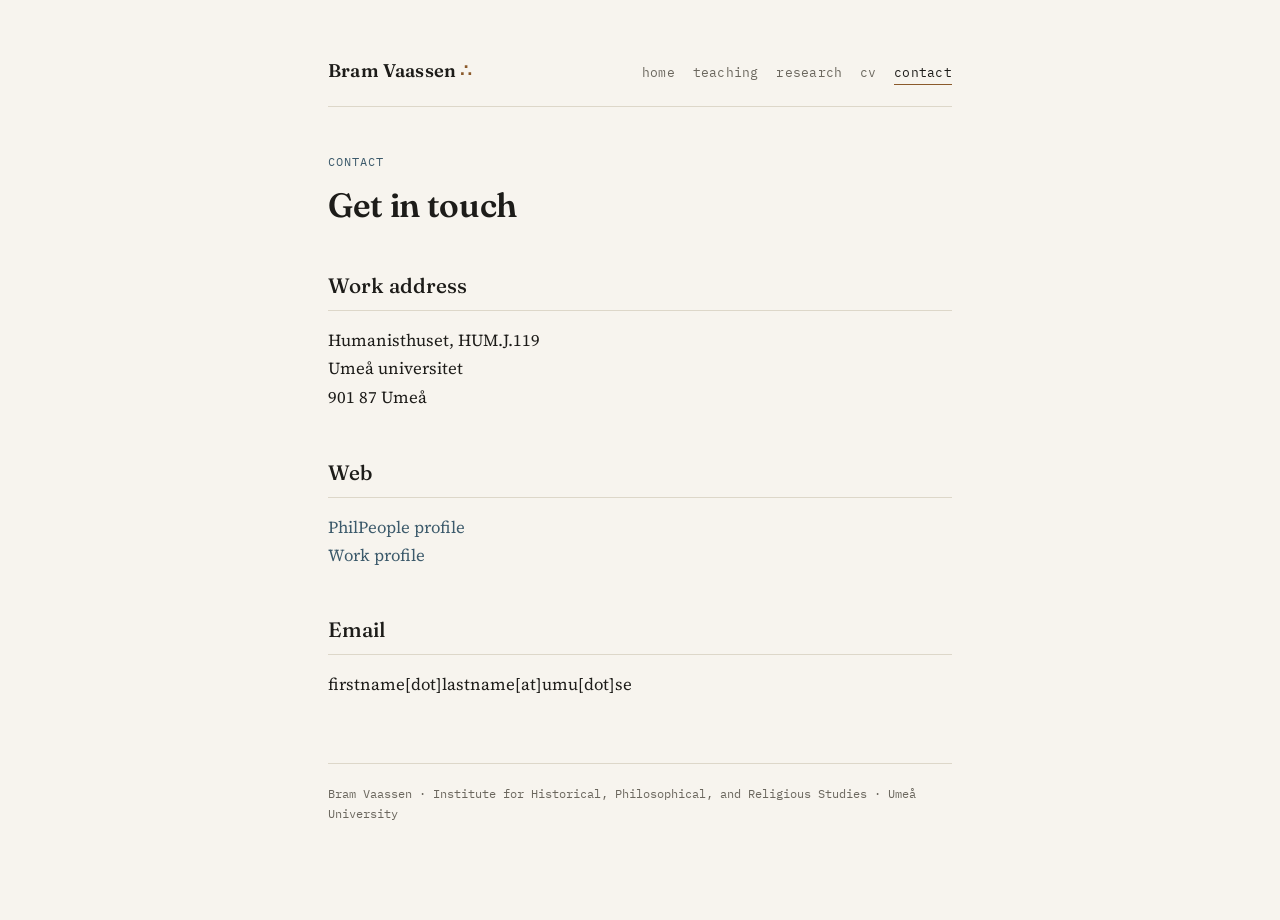
==== contact.html @ 1f12b53e "Add files via upload" ====
<!DOCTYPE html>
<html lang="en">
<head>
<meta charset="UTF-8">
<meta name="viewport" content="width=device-width, initial-scale=1">
<title>Contact | Bram Vaassen</title>
<link rel="stylesheet" href="styles.css">
</head>
<body>
<div class="wrap">
  <header class="site">
    <div class="mark"><a href="index.html">Bram Vaassen <span class="sym">∴</span></a></div>
    <nav class="site" aria-label="Primary">
      <a href="index.html">Home</a>
      <a href="teaching.html">Teaching</a>
      <a href="research.html">Research</a>
      <a href="cv.pdf">CV</a>
      <a href="contact.html" aria-current="page">Contact</a>
    </nav>
  </header>

  <main>
    <div class="eyebrow">Contact</div>
    <h1>Get in touch</h1>

    <h2>Work address</h2>
    <address class="addr">
      Humanisthuset, HUM.J.119<br>
      Umeå universitet<br>
      901 87 Umeå
    </address>

    <h2>Web</h2>
    <p><a href="https://philpeople.org/profiles/bram-vaassen">PhilPeople profile</a><br>
    <a href="https://www.umu.se/en/staff/bram-vaassen/">Work profile</a></p>

    <h2>Email</h2>
    <p>firstname[dot]lastname[at]umu[dot]se</p>
  </main>

  <footer class="site">
    Bram Vaassen · Institute for Historical, Philosophical, and Religious Studies · Umeå University
  </footer>
</div>
</body>
</html>
---- styles.css ----
@import url('https://fonts.googleapis.com/css2?family=Fraunces:opsz,wght@9..144,400;9..144,500;9..144,600&family=Source+Serif+4:ital,wght@0,400;0,600;1,400&family=IBM+Plex+Mono:wght@400;500&display=swap');

:root {
  --paper: #f7f4ee;
  --ink: #1d1c19;
  --ink-muted: #6b675e;
  --rule: #ddd7c9;
  --accent: #3c5a6b;
  --accent-warm: #8b5a2b;
  --measure: 42rem;
}

* { box-sizing: border-box; }

html { scroll-behavior: smooth; }

body {
  margin: 0;
  background: var(--paper);
  color: var(--ink);
  font-family: 'Source Serif 4', Georgia, serif;
  font-size: 1.05rem;
  line-height: 1.65;
  -webkit-font-smoothing: antialiased;
}

a {
  color: var(--accent);
  text-decoration: none;
  border-bottom: 1px solid transparent;
  transition: border-color 0.15s ease;
}
a:hover, a:focus-visible { border-bottom-color: var(--accent); }
a:focus-visible { outline: 2px solid var(--accent); outline-offset: 2px; }

.wrap {
  max-width: var(--measure);
  margin: 0 auto;
  padding: 3.5rem 1.5rem 6rem;
}

header.site {
  display: flex;
  justify-content: space-between;
  align-items: baseline;
  flex-wrap: wrap;
  gap: 0.5rem 1.5rem;
  padding-bottom: 1.25rem;
  margin-bottom: 2.75rem;
  border-bottom: 1px solid var(--rule);
}

header.site .mark {
  font-family: 'Fraunces', serif;
  font-weight: 600;
  font-size: 1.15rem;
  letter-spacing: 0.01em;
}
header.site .mark a { color: var(--ink); border-bottom: none; }
header.site .mark .sym { color: var(--accent-warm); }

nav.site {
  display: flex;
  gap: 1.1rem;
  font-family: 'IBM Plex Mono', monospace;
  font-size: 0.82rem;
  text-transform: lowercase;
  letter-spacing: 0.02em;
}
nav.site a { color: var(--ink-muted); }
nav.site a[aria-current="page"] { color: var(--ink); border-bottom-color: var(--accent-warm); }

h1 {
  font-family: 'Fraunces', serif;
  font-weight: 600;
  font-size: 2.1rem;
  line-height: 1.15;
  margin: 0 0 0.35rem;
  letter-spacing: -0.01em;
}

h2 {
  font-family: 'Fraunces', serif;
  font-weight: 500;
  font-size: 1.3rem;
  margin: 2.75rem 0 1rem;
  padding-bottom: 0.4rem;
  border-bottom: 1px solid var(--rule);
}

h3 {
  font-family: 'Fraunces', serif;
  font-weight: 500;
  font-size: 1.05rem;
  margin: 0 0 0.15rem;
}

p { margin: 0 0 1.1rem; }

.eyebrow {
  font-family: 'IBM Plex Mono', monospace;
  font-size: 0.78rem;
  color: var(--accent);
  text-transform: uppercase;
  letter-spacing: 0.08em;
  margin-bottom: 0.9rem;
}

.lede {
  font-size: 1.12rem;
  color: var(--ink);
}

.intro {
  display: grid;
  grid-template-columns: 1fr auto;
  gap: 2rem;
  align-items: start;
  margin-bottom: 0.5rem;
}
.intro img {
  width: 132px;
  height: 176px;
  object-fit: cover;
  border-radius: 2px;
  filter: grayscale(15%);
}
@media (max-width: 520px) {
  .intro { grid-template-columns: 1fr; }
  .intro img { width: 104px; height: 139px; }
}

.entry {
  padding: 1.1rem 0;
  border-bottom: 1px solid var(--rule);
}
.entry:last-child { border-bottom: none; }
.entry .meta {
  font-family: 'IBM Plex Mono', monospace;
  font-size: 0.78rem;
  color: var(--ink-muted);
  margin-top: 0.3rem;
}
.entry .year {
  font-family: 'IBM Plex Mono', monospace;
  font-size: 0.78rem;
  color: var(--accent-warm);
  display: inline-block;
  min-width: 3ch;
}

.sym-list { list-style: none; margin: 0; padding: 0; }
.sym-list li {
  position: relative;
  padding-left: 1.4rem;
  margin-bottom: 0.6rem;
}
.sym-list li::before {
  content: "∴";
  position: absolute;
  left: 0;
  color: var(--accent-warm);
}

.project {
  margin-bottom: 2rem;
}
.project .collab {
  font-family: 'IBM Plex Mono', monospace;
  font-size: 0.8rem;
  color: var(--ink-muted);
  margin: -0.2rem 0 0.6rem;
}

footer.site {
  margin-top: 4rem;
  padding-top: 1.25rem;
  border-top: 1px solid var(--rule);
  font-family: 'IBM Plex Mono', monospace;
  font-size: 0.76rem;
  color: var(--ink-muted);
}

.addr {
  font-style: normal;
  line-height: 1.7;
}

.divider {
  text-align: center;
  color: var(--accent-warm);
  margin: 2.5rem 0;
  font-size: 0.9rem;
  letter-spacing: 0.4em;
}
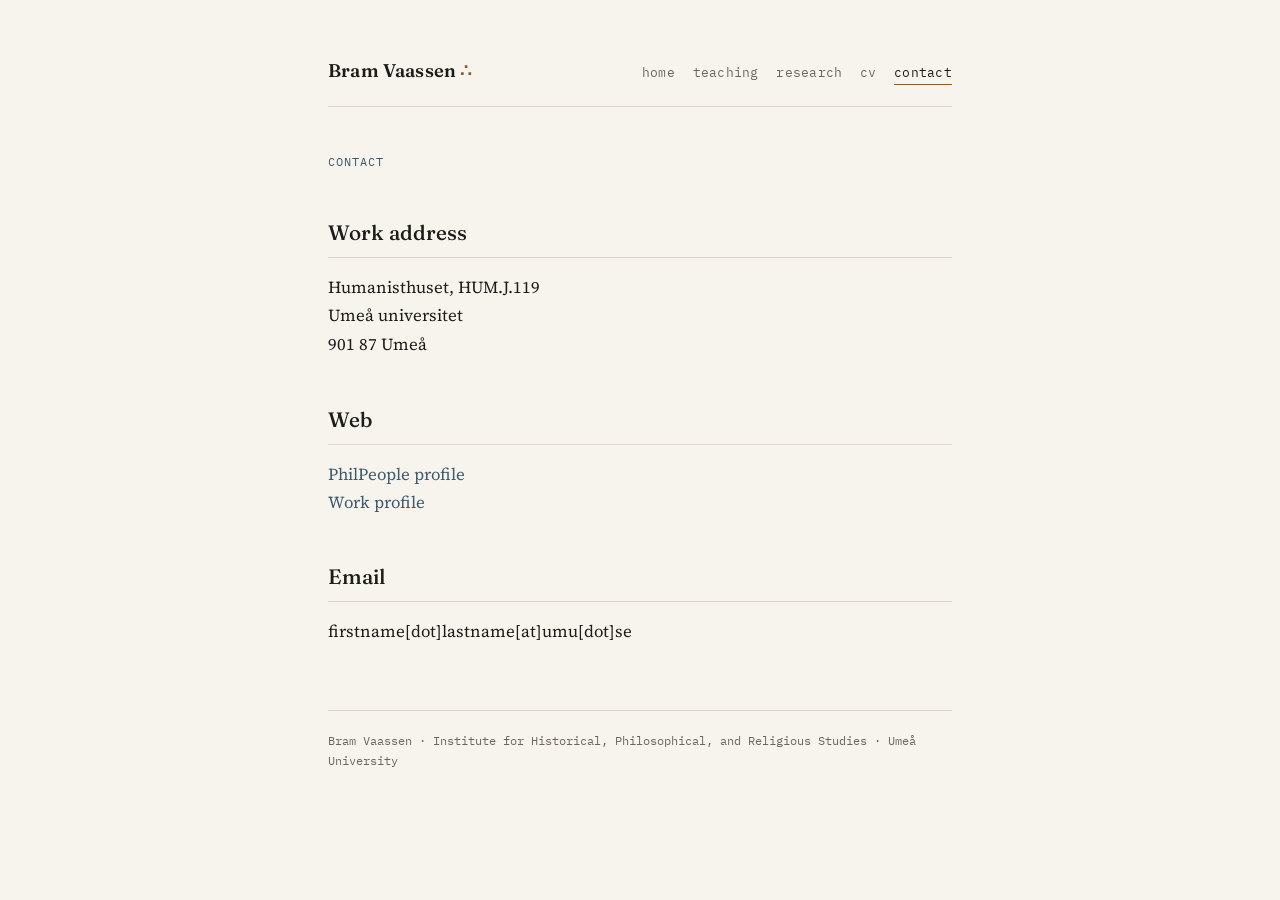
==== commit 3fad119c: "Remove 'Get in touch' heading from contact.html Removed the 'Get in touch' heading from the contact " ====
--- a/contact.html
+++ b/contact.html
@@ -14,14 +14,13 @@
       <a href="index.html">Home</a>
       <a href="teaching.html">Teaching</a>
       <a href="research.html">Research</a>
-      <a href="cv.pdf">CV</a>
+      <a href="CV.pdf">CV</a>
       <a href="contact.html" aria-current="page">Contact</a>
     </nav>
   </header>
 
   <main>
     <div class="eyebrow">Contact</div>
-    <h1>Get in touch</h1>
 
     <h2>Work address</h2>
     <address class="addr">
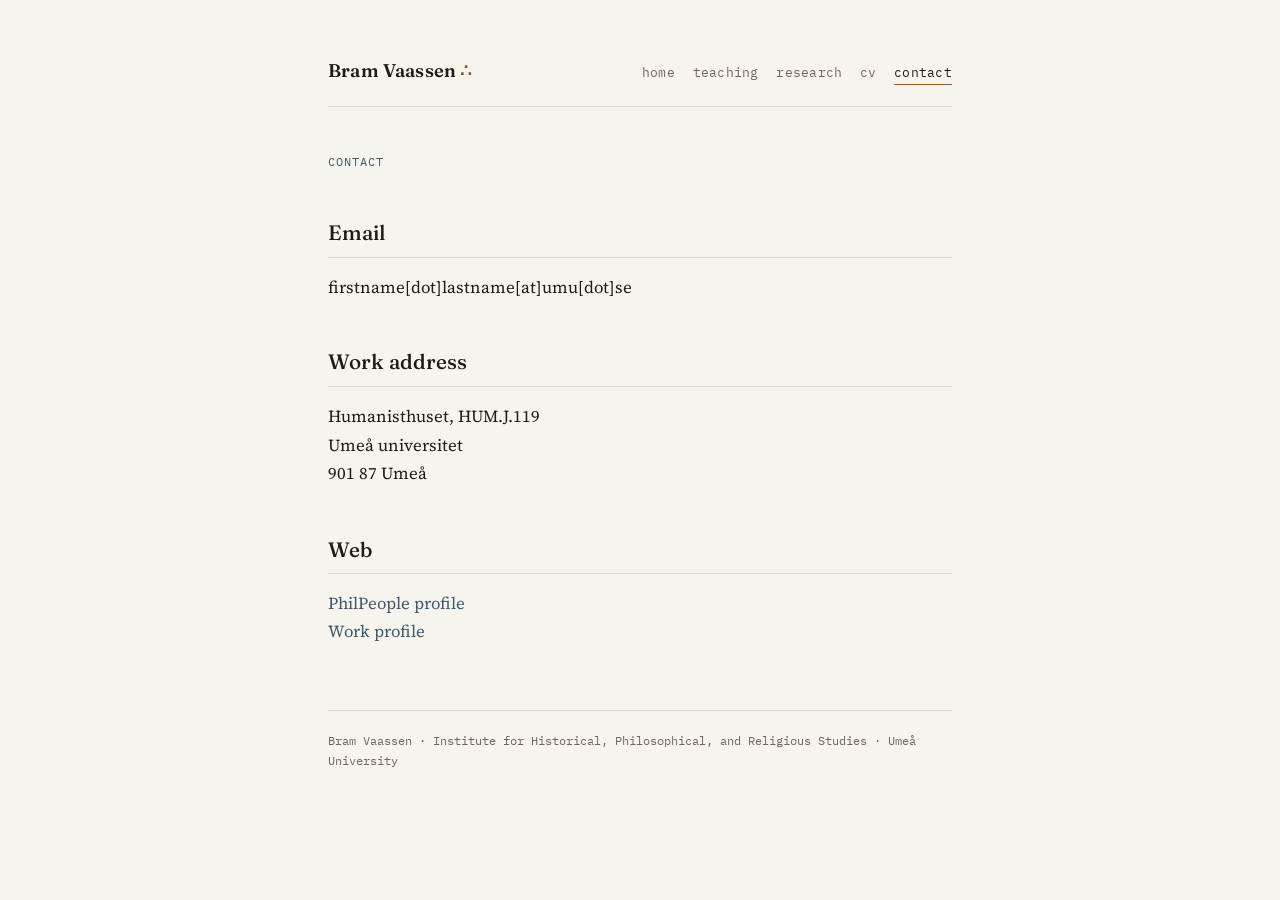
==== commit 05d831c7: "Add email section to contact page" ====
--- a/contact.html
+++ b/contact.html
@@ -22,6 +22,10 @@
   <main>
     <div class="eyebrow">Contact</div>
 
+    <h2>Email</h2>
+    <p>firstname[dot]lastname[at]umu[dot]se</p>
+  </main>
+    
     <h2>Work address</h2>
     <address class="addr">
       Humanisthuset, HUM.J.119<br>
@@ -33,9 +37,7 @@
     <p><a href="https://philpeople.org/profiles/bram-vaassen">PhilPeople profile</a><br>
     <a href="https://www.umu.se/en/staff/bram-vaassen/">Work profile</a></p>
 
-    <h2>Email</h2>
-    <p>firstname[dot]lastname[at]umu[dot]se</p>
-  </main>
+
 
   <footer class="site">
     Bram Vaassen · Institute for Historical, Philosophical, and Religious Studies · Umeå University
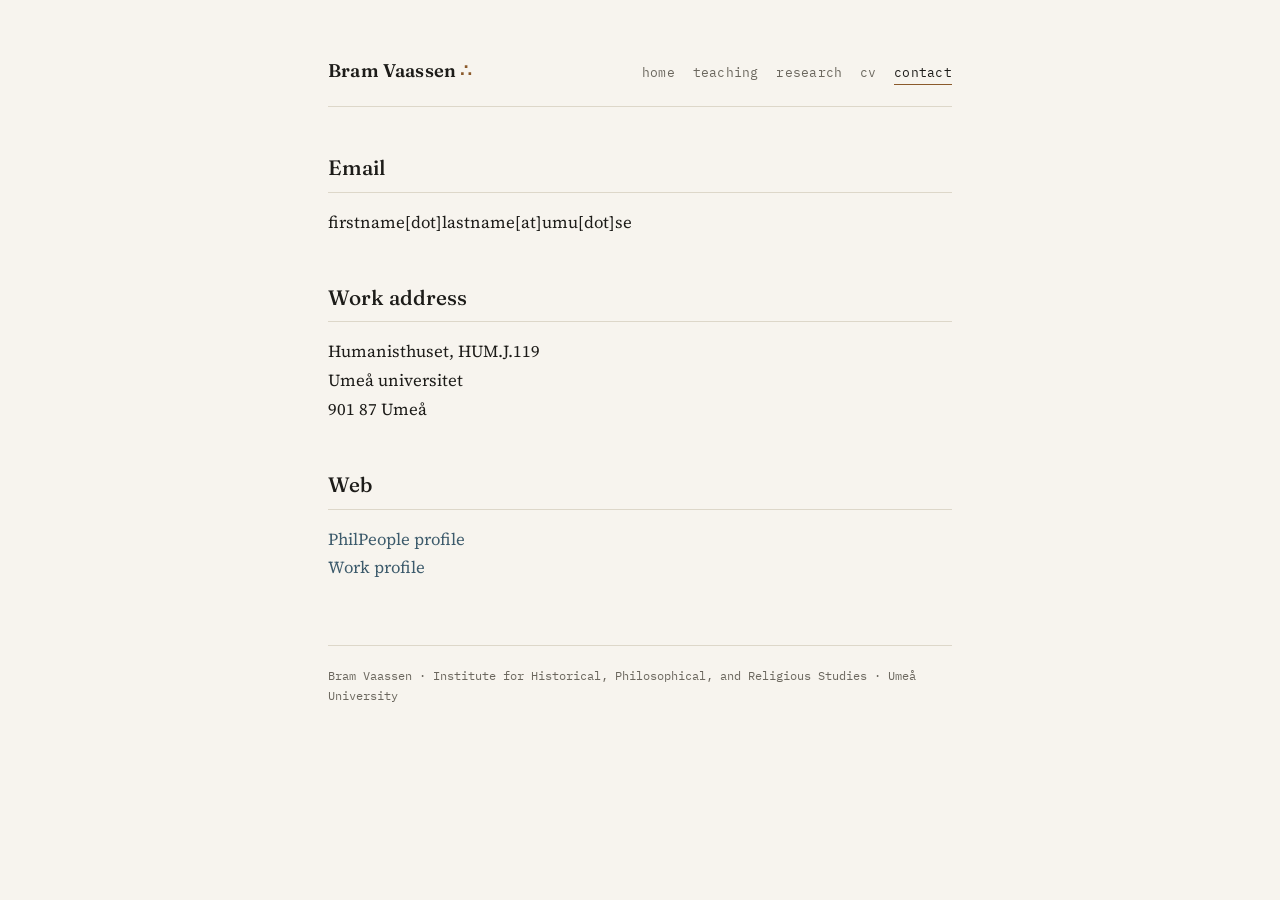
==== commit 1d31de88: "Update contact.html" ====
--- a/contact.html
+++ b/contact.html
@@ -20,7 +20,6 @@
   </header>
 
   <main>
-    <div class="eyebrow">Contact</div>
 
     <h2>Email</h2>
     <p>firstname[dot]lastname[at]umu[dot]se</p>
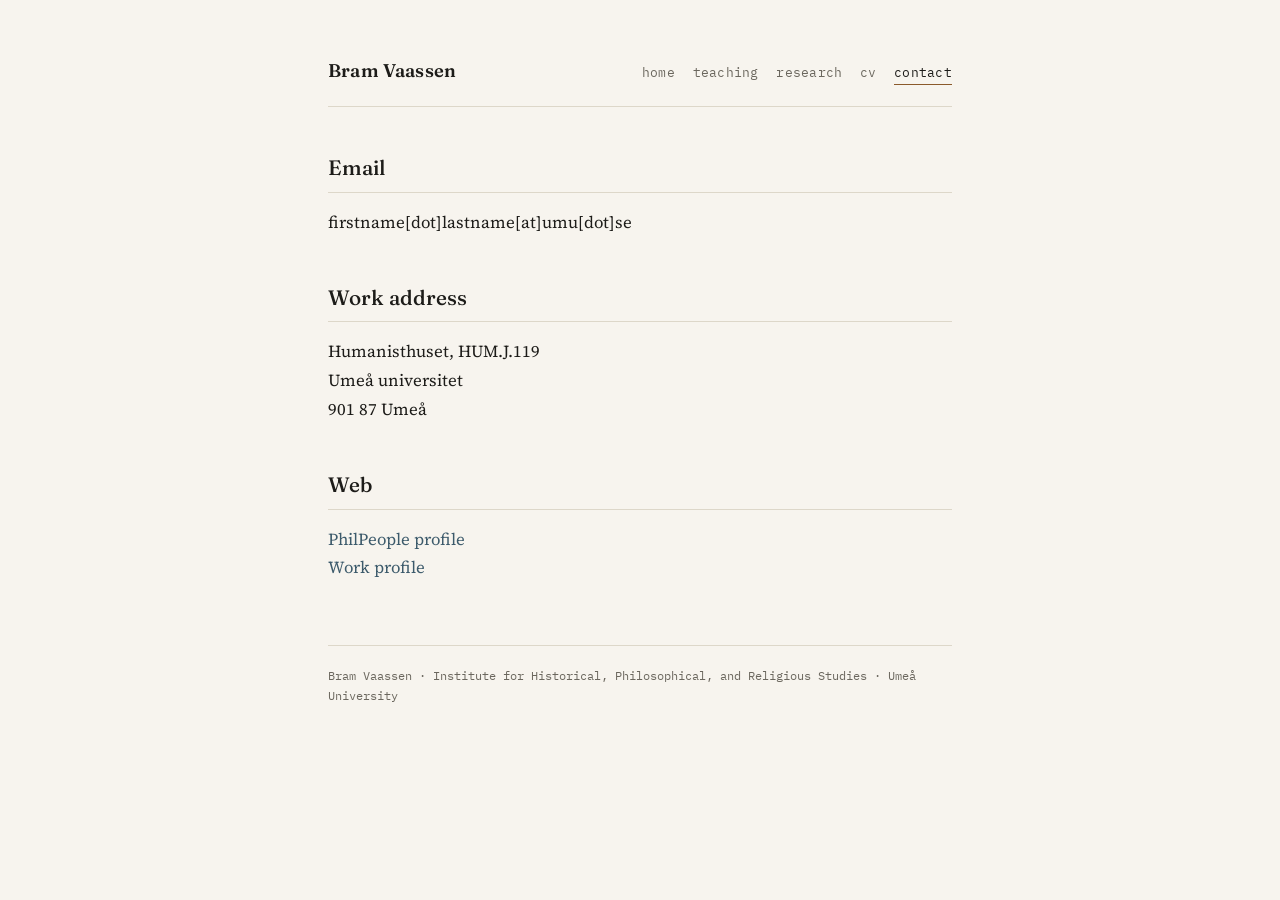
==== commit b8c97676: "Add files via upload" ====
--- a/contact.html
+++ b/contact.html
@@ -5,11 +5,13 @@
 <meta name="viewport" content="width=device-width, initial-scale=1">
 <title>Contact | Bram Vaassen</title>
 <link rel="stylesheet" href="styles.css">
+<link rel="icon" href="favicon.svg" type="image/svg+xml">
+<link rel="icon" href="favicon.png" type="image/png">
 </head>
 <body>
 <div class="wrap">
   <header class="site">
-    <div class="mark"><a href="index.html">Bram Vaassen <span class="sym">∴</span></a></div>
+    <div class="mark"><a href="index.html">Bram Vaassen</a></div>
     <nav class="site" aria-label="Primary">
       <a href="index.html">Home</a>
       <a href="teaching.html">Teaching</a>
@@ -23,8 +25,7 @@
 
     <h2>Email</h2>
     <p>firstname[dot]lastname[at]umu[dot]se</p>
-  </main>
-    
+
     <h2>Work address</h2>
     <address class="addr">
       Humanisthuset, HUM.J.119<br>
@@ -33,8 +34,10 @@
     </address>
 
     <h2>Web</h2>
-    <p><a href="https://philpeople.org/profiles/bram-vaassen">PhilPeople profile</a><br>
-    <a href="https://www.umu.se/en/staff/bram-vaassen/">Work profile</a></p>
+    <p><a href="https://philpeople.org/profiles/bram-vaassen" target="_blank" rel="noopener noreferrer">PhilPeople profile</a><br>
+    <a href="https://www.umu.se/en/staff/bram-vaassen/" target="_blank" rel="noopener noreferrer">Work profile</a></p>
+
+  </main>
 
 
 
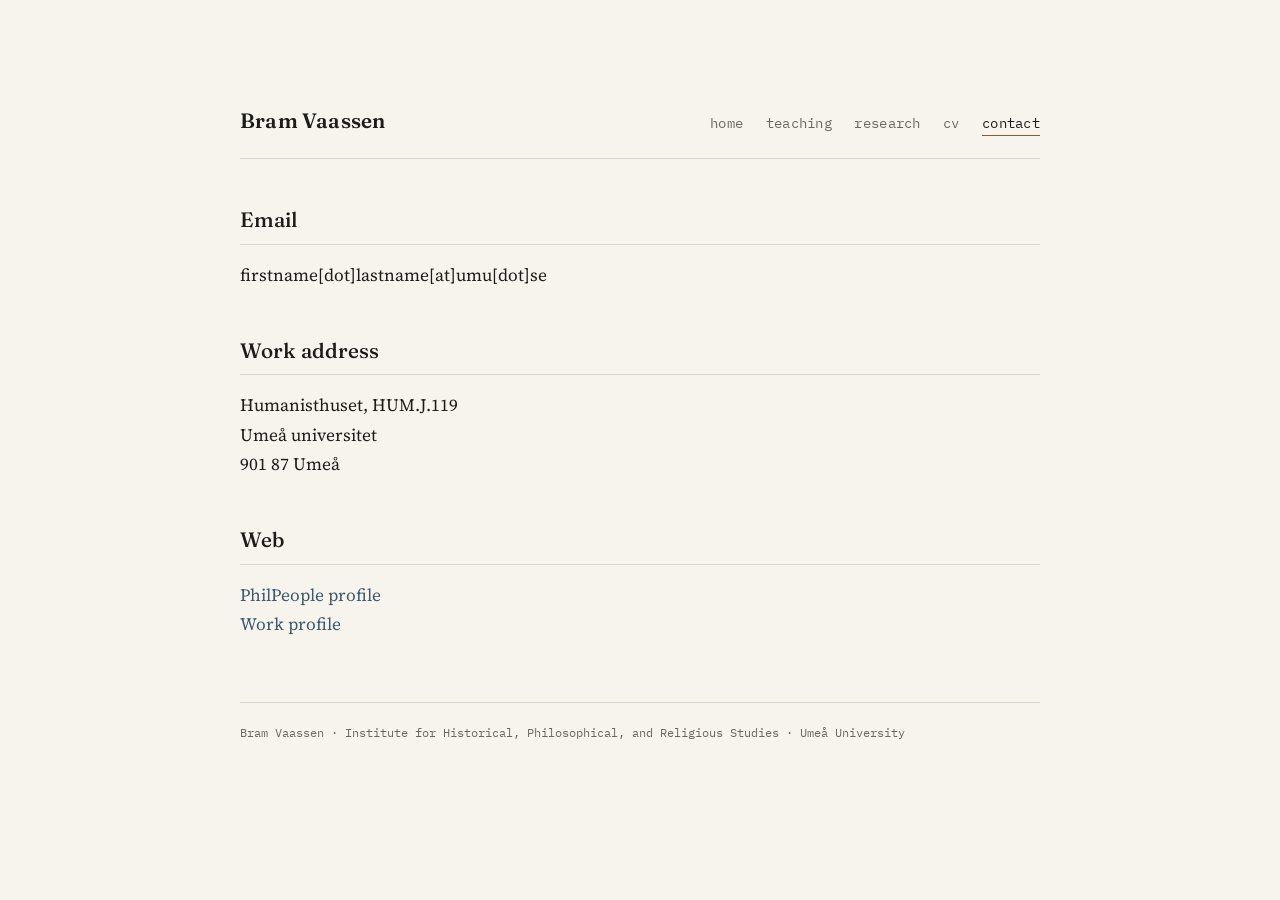
==== commit a0aacd18: "Add files via upload" ====
--- a/contact.html
+++ b/contact.html
@@ -5,8 +5,9 @@
 <meta name="viewport" content="width=device-width, initial-scale=1">
 <title>Contact | Bram Vaassen</title>
 <link rel="stylesheet" href="styles.css">
-<link rel="icon" href="favicon.svg" type="image/svg+xml">
-<link rel="icon" href="favicon.png" type="image/png">
+<link rel="icon" type="image/png" sizes="32x32" href="favicon-32.png">
+<link rel="icon" type="image/svg+xml" href="favicon.svg">
+<link rel="apple-touch-icon" href="favicon.png">
 </head>
 <body>
 <div class="wrap">
--- a/styles.css
+++ b/styles.css
@@ -37,6 +37,7 @@
   max-width: var(--measure);
   margin: 0 auto;
   padding: 3.5rem 1.5rem 6rem;
+  transition: max-width 0.15s ease;
 }
 
 header.site {
@@ -114,20 +115,41 @@
 .intro {
   display: grid;
   grid-template-columns: 1fr auto;
-  gap: 2rem;
-  align-items: start;
+  gap: 2.75rem;
+  align-items: center;
   margin-bottom: 0.5rem;
 }
 .intro img {
-  width: 132px;
-  height: 176px;
+  width: 168px;
+  height: 224px;
   object-fit: cover;
-  border-radius: 2px;
+  border-radius: 3px;
   filter: grayscale(15%);
-}
-@media (max-width: 520px) {
-  .intro { grid-template-columns: 1fr; }
-  .intro img { width: 104px; height: 139px; }
+  box-shadow: 0 1px 3px rgba(29, 28, 25, 0.08);
+}
+@media (max-width: 560px) {
+  .intro { grid-template-columns: 1fr; justify-items: center; text-align: center; gap: 1.75rem; }
+  .intro img { width: 152px; height: 203px; order: -1; }
+}
+
+/* Let the layout breathe on larger screens instead of staying phone-narrow */
+@media (min-width: 640px) {
+  .wrap { padding: 4.5rem 2.5rem 7rem; }
+}
+@media (min-width: 900px) {
+  :root { --measure: 50rem; }
+  body { font-size: 1.08rem; }
+  .wrap { padding: 5.5rem 3rem 8rem; }
+  .lede { font-size: 1.22rem; }
+  .intro { gap: 3.5rem; }
+  .intro img { width: 220px; height: 293px; }
+  header.site .mark { font-size: 1.3rem; }
+  nav.site { font-size: 0.88rem; gap: 1.4rem; }
+}
+@media (min-width: 1280px) {
+  :root { --measure: 56rem; }
+  .wrap { padding: 6.5rem 3rem 9rem; }
+  .intro img { width: 248px; height: 331px; }
 }
 
 .entry {
